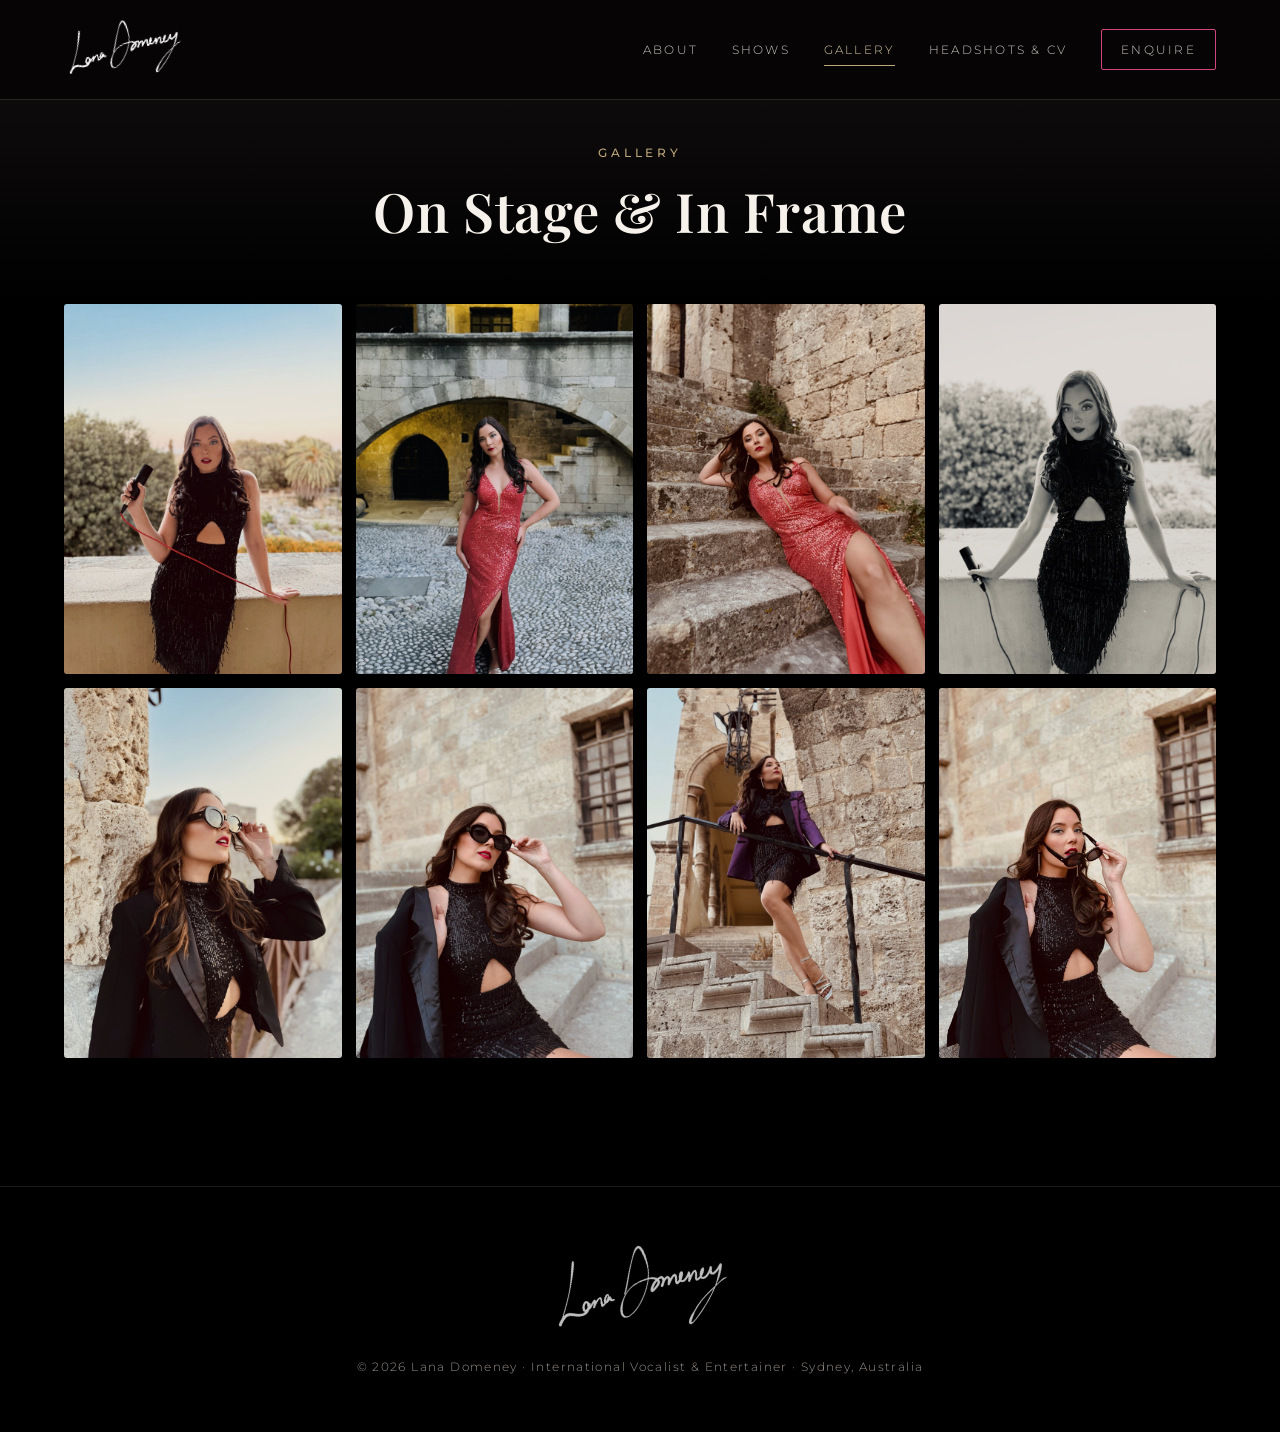
==== gallery.html @ 1f1f420a "Initial site" ====
<!DOCTYPE html>
<html lang="en">
<head>
  <meta charset="UTF-8" />
  <meta name="viewport" content="width=device-width, initial-scale=1.0" />
  <title>Gallery | Lana Domeney</title>
  <meta name="description" content="Photo gallery of vocalist and entertainer Lana Domeney, on stage and in frame." />
  <link rel="icon" type="image/png" href="assets/favicon.png" />
  <link rel="preconnect" href="https://fonts.googleapis.com" />
  <link rel="preconnect" href="https://fonts.gstatic.com" crossorigin />
  <link href="https://fonts.googleapis.com/css2?family=Playfair+Display:ital,wght@0,400;0,600;0,700;1,400&family=Montserrat:wght@300;400;500;600&display=swap" rel="stylesheet" />
  <link rel="stylesheet" href="assets/css/style.css" />
</head>
<body class="subpage">

  <!-- ===== NAV ===== -->
  <header class="nav nav--solid" id="nav">
    <a href="index.html" class="nav__brand" aria-label="Lana Domeney, home">
      <img src="assets/logo/lana-white.png" alt="Lana Domeney" />
    </a>
    <nav class="nav__links" aria-label="Primary">
      <a href="index.html#about">About</a>
      <a href="index.html#shows">Shows</a>
      <a href="gallery.html" class="is-current">Gallery</a>
      <a href="headshots.html">Headshots &amp; CV</a>
      <a href="index.html#contact" class="nav__cta">Enquire</a>
    </nav>
    <button class="nav__toggle" id="navToggle" aria-label="Open menu" aria-expanded="false">
      <span></span><span></span><span></span>
    </button>
  </header>

  <!-- ===== PAGE HEAD ===== -->
  <section class="pagehead">
    <p class="eyebrow">Gallery</p>
    <h1 class="section__title">On Stage &amp; In Frame</h1>
  </section>

  <!-- ===== GALLERY ===== -->
  <section class="gallery section section--top0" id="gallery">
    <div class="grid8" id="masonry">
      <button class="masonry__item" data-full="assets/img/promo-4.jpg"><img src="assets/img/promo-4.jpg" alt="Lana Domeney with microphone" loading="lazy" /></button>
      <button class="masonry__item" data-full="assets/img/outdoor-1.jpg"><img src="assets/img/outdoor-1.jpg" alt="Lana Domeney in red gown, archway" loading="lazy" /></button>
      <button class="masonry__item" data-full="assets/img/outdoor-3.jpg"><img src="assets/img/outdoor-3.jpg" alt="Lana Domeney on stone steps" loading="lazy" /></button>
      <button class="masonry__item" data-full="assets/img/promo-3.jpg"><img src="assets/img/promo-3.jpg" alt="Lana Domeney, black and white portrait" loading="lazy" /></button>
      <button class="masonry__item" data-full="assets/img/outdoor-6.jpg"><img src="assets/img/outdoor-6.jpg" alt="Lana Domeney editorial portrait" loading="lazy" /></button>
      <button class="masonry__item" data-full="assets/img/outdoor-5.jpg"><img src="assets/img/outdoor-5.jpg" alt="Lana Domeney in black sequins" loading="lazy" /></button>
      <button class="masonry__item" data-full="assets/img/outdoor-4.jpg"><img src="assets/img/outdoor-4.jpg" alt="Lana Domeney on stairs" loading="lazy" /></button>
      <button class="masonry__item" data-full="assets/img/headshot.jpg"><img src="assets/img/headshot.jpg" alt="Lana Domeney glamour portrait" loading="lazy" /></button>
    </div>
  </section>

  <!-- ===== FOOTER ===== -->
  <footer class="footer">
    <img class="footer__sig logo-tilt" src="assets/logo/lana-white.png" alt="Lana Domeney" />
    <p>&copy; <span id="year">2026</span> Lana Domeney · International Vocalist &amp; Entertainer · Sydney, Australia</p>
  </footer>

  <!-- ===== LIGHTBOX ===== -->
  <div class="lightbox" id="lightbox" aria-hidden="true">
    <button class="lightbox__close" id="lbClose" aria-label="Close">&times;</button>
    <button class="lightbox__nav lightbox__prev" id="lbPrev" aria-label="Previous">&#8249;</button>
    <img id="lbImg" src="" alt="" />
    <button class="lightbox__nav lightbox__next" id="lbNext" aria-label="Next">&#8250;</button>
  </div>

  <script src="assets/js/main.js"></script>
</body>
</html>
---- assets/css/style.css ----
/* ===================================================================
   Lana Domeney - International Vocalist & Entertainer
   Aesthetic: after-dark supper club / sultry jazz-lounge glamour
   =================================================================== */

:root{
  --black:#000000;
  --ink:#0a0a0a;
  --ink-2:#141012;
  --beige:#bca67a;
  --beige-soft:#d8c9a6;
  --pink:#fe5499;
  --pink-deep:#c54678;
  --white:#f6f1ea;
  --muted:#9a9088;
  --maxw:1180px;
  --ease:cubic-bezier(.19,1,.22,1);
  --serif:"Playfair Display",Georgia,serif;
  --sans:"Montserrat",-apple-system,BlinkMacSystemFont,"Segoe UI",sans-serif;
}

*,*::before,*::after{box-sizing:border-box;margin:0;padding:0}
html{scroll-behavior:smooth}
body{
  background:var(--black);
  color:var(--white);
  font-family:var(--sans);
  font-weight:300;
  line-height:1.7;
  -webkit-font-smoothing:antialiased;
  overflow-x:hidden;
}
img{max-width:100%;display:block}
a{color:inherit;text-decoration:none}
em{font-style:italic;color:var(--beige-soft)}

/* ---------- Shared type ---------- */
.eyebrow{
  font-family:var(--sans);
  font-weight:500;
  font-size:.72rem;
  letter-spacing:.34em;
  text-transform:uppercase;
  color:var(--beige);
  margin-bottom:1.1rem;
}
.eyebrow--light{color:var(--beige-soft)}
.section__title{
  font-family:var(--serif);
  font-weight:600;
  font-size:clamp(2rem,5vw,3.4rem);
  line-height:1.12;
  letter-spacing:.01em;
  color:var(--white);
  margin-bottom:1.4rem;
}
.section__lead{
  max-width:44ch;
  color:var(--muted);
  font-size:1.02rem;
}
.center{text-align:center}
.section__head.center .section__lead{margin:0 auto}

/* ---------- Layout ---------- */
.section{padding:clamp(4.5rem,10vw,8rem) clamp(1.25rem,5vw,4rem)}
.section__head{margin-bottom:clamp(2.5rem,5vw,4rem)}

/* ---------- Buttons ---------- */
.btn{
  display:inline-block;
  font-family:var(--sans);
  font-weight:500;
  font-size:.82rem;
  letter-spacing:.16em;
  text-transform:uppercase;
  padding:1rem 2.2rem;
  border-radius:2px;
  transition:transform .4s var(--ease),background .4s var(--ease),color .4s var(--ease),box-shadow .4s var(--ease);
  cursor:pointer;
  border:1px solid transparent;
}
.btn--pink{
  background:linear-gradient(120deg,var(--pink),var(--pink-deep));
  color:#fff;
  box-shadow:0 8px 30px -10px rgba(254,84,153,.6);
}
.btn--pink:hover{transform:translateY(-3px);box-shadow:0 14px 40px -10px rgba(254,84,153,.75)}
.btn--outline{
  border-color:var(--beige);
  color:var(--beige-soft);
  background:transparent;
}
.btn--outline:hover{background:var(--beige);color:var(--black);transform:translateY(-3px)}
.btn--lg{font-size:1rem;padding:1.15rem 2.6rem}

/* ---------- NAV ---------- */
.nav{
  position:fixed;top:0;left:0;right:0;z-index:50;
  display:flex;align-items:center;justify-content:space-between;
  padding:1.1rem clamp(1.25rem,5vw,4rem);
  transition:background .5s var(--ease),padding .5s var(--ease),box-shadow .5s var(--ease);
}
.nav.scrolled{
  background:rgba(6,4,5,.86);
  backdrop-filter:blur(14px);
  padding:.7rem clamp(1.25rem,5vw,4rem);
  box-shadow:0 1px 0 rgba(188,166,122,.16);
}
.nav__brand img{height:64px;width:auto;opacity:.98;transform:rotate(-15deg);transform-origin:center}
.nav--solid{background:rgba(6,4,5,.9);backdrop-filter:blur(14px);box-shadow:0 1px 0 rgba(188,166,122,.16)}
/* Signature logo tilt: flows 15deg counter-clockwise (brand rule) */
.logo-tilt{transform:rotate(-15deg);transform-origin:center}
.nav__links{display:flex;align-items:center;gap:2.1rem}
.nav__links a{
  font-size:.78rem;letter-spacing:.18em;text-transform:uppercase;
  color:var(--white);opacity:.82;transition:opacity .3s,color .3s;position:relative;
}
.nav__links a:not(.nav__cta):after{
  content:"";position:absolute;left:0;bottom:-6px;height:1px;width:0;background:var(--pink);transition:width .35s var(--ease);
}
.nav__links a:not(.nav__cta):hover{opacity:1;color:var(--beige-soft)}
.nav__links a:not(.nav__cta):hover:after{width:100%}
.nav__cta{
  border:1px solid var(--pink);color:var(--pink);
  padding:.55rem 1.2rem;border-radius:2px;opacity:1;
  transition:background .35s,color .35s;
}
.nav__cta:hover{background:var(--pink);color:#fff}
.nav__toggle{display:none;flex-direction:column;gap:5px;background:none;border:0;cursor:pointer;padding:6px}
.nav__toggle span{width:26px;height:2px;background:var(--white);transition:.35s var(--ease)}

/* ---------- HERO ---------- */
.hero{position:relative;min-height:100svh;display:flex;align-items:flex-end;justify-content:center;text-align:center;overflow:hidden}
.hero__media{
  position:absolute;inset:0;
  background:url("../img/promo-4.jpg") center 34%/cover no-repeat;
  transform:scale(1.06);
  animation:heroZoom 14s var(--ease) forwards;
}
@keyframes heroZoom{to{transform:scale(1)}}
.hero__scrim{
  position:absolute;inset:0;
  background:linear-gradient(180deg,
     rgba(0,0,0,.55) 0%,
     rgba(0,0,0,.12) 16%,
     rgba(0,0,0,0) 38%,
     rgba(0,0,0,.35) 68%,
     rgba(0,0,0,.9) 100%);
}
.hero__inner{position:relative;z-index:2;padding:6rem 1.5rem clamp(3rem,8vh,6rem);max-width:820px;text-shadow:0 2px 24px rgba(0,0,0,.55)}
.hero__logo{
  width:min(78vw,470px);margin:0 auto 1.6rem;
  filter:drop-shadow(0 6px 30px rgba(0,0,0,.6));
  /* Signature floats clear above the tagline (no overlap) */
  transform:translateY(1.5rem) rotate(-15deg);
  position:relative;z-index:1;
  opacity:.6;
}
.hero__tag{
  font-family:var(--serif);font-weight:400;font-style:italic;
  font-size:clamp(1.15rem,3.2vw,1.9rem);
  color:var(--beige-soft);letter-spacing:.02em;margin-bottom:.6rem;
  position:relative;z-index:2;
}
.hero__sub{color:var(--white);opacity:.8;font-size:clamp(.85rem,2vw,1rem);letter-spacing:.04em;margin-bottom:2.4rem}
/* Hero eyebrow: dark palette colour for legibility over the bright sky */
.hero__eyebrow{
  color:#000;
  text-shadow:none;
  margin-bottom:4.1rem;
}
.hero__scroll{
  position:absolute;bottom:1.7rem;left:50%;transform:translateX(-50%);
  z-index:2;font-size:1.4rem;color:var(--beige);opacity:.8;animation:bob 2.2s ease-in-out infinite;
}
@keyframes bob{0%,100%{transform:translate(-50%,0)}50%{transform:translate(-50%,8px)}}

/* ---------- ABOUT ---------- */
.about{background:linear-gradient(180deg,var(--black),var(--ink-2))}
.about__grid{
  max-width:var(--maxw);margin:0 auto;
  display:grid;grid-template-columns:.85fr 1.15fr;gap:clamp(2rem,5vw,4.5rem);align-items:center;
}
.about__photo{position:relative}
.about__photo img{
  width:100%;border-radius:3px;filter:grayscale(.15) contrast(1.02);
  box-shadow:0 30px 70px -30px rgba(0,0,0,.9);
}
.about__photo::after{
  content:"";position:absolute;inset:0;border:1px solid rgba(188,166,122,.4);
  border-radius:3px;transform:translate(16px,16px);z-index:-1;
}
.pullquote{
  font-family:var(--serif);font-style:italic;font-size:1.35rem;color:var(--beige-soft);
  border-left:2px solid var(--pink);padding:.2rem 0 .2rem 1.2rem;margin:0 0 1.6rem;
}
.pullquote cite{display:block;font-size:.8rem;font-style:normal;letter-spacing:.2em;text-transform:uppercase;color:var(--muted);margin-top:.6rem}
.about__text p{color:#cfc7bd;margin-bottom:1.1rem}
.about__facts{display:flex;flex-wrap:wrap;gap:2.4rem;margin-top:2rem;border-top:1px solid rgba(188,166,122,.22);padding-top:1.8rem}
.about__facts div{font-size:.74rem;letter-spacing:.14em;text-transform:uppercase;color:var(--muted)}
.about__facts span{display:block;font-family:var(--serif);font-size:1.5rem;font-style:normal;letter-spacing:0;text-transform:none;color:var(--beige);margin-bottom:.2rem}

/* ---------- SHOWS ---------- */
.shows{background:var(--ink-2)}
.cards{
  max-width:var(--maxw);margin:0 auto 3rem;
  display:grid;grid-template-columns:repeat(2,1fr);gap:1.4rem;
}
.card{
  position:relative;padding:2.4rem 2rem;border:1px solid rgba(188,166,122,.22);
  border-radius:3px;background:linear-gradient(160deg,rgba(255,255,255,.03),rgba(255,255,255,0));
  transition:transform .5s var(--ease),border-color .5s var(--ease),background .5s var(--ease);
  overflow:hidden;
}
.card::before{
  content:"";position:absolute;top:0;left:0;width:0;height:2px;
  background:linear-gradient(90deg,var(--pink),var(--pink-deep));transition:width .5s var(--ease);
}
.card:hover{transform:translateY(-6px);border-color:rgba(254,84,153,.45);background:linear-gradient(160deg,rgba(254,84,153,.06),rgba(255,255,255,0))}
.card:hover::before{width:100%}
.card h3{font-family:var(--serif);font-weight:600;font-size:1.45rem;color:var(--white);margin-bottom:.7rem}
.card p{color:var(--muted);font-size:.96rem}

/* ---------- SHOWREEL ---------- */
.reel{background:linear-gradient(180deg,var(--ink-2),var(--black))}
.reel__frame{
  max-width:960px;margin:0 auto;position:relative;padding-bottom:56.25%;height:0;
  border-radius:4px;overflow:hidden;
  box-shadow:0 30px 80px -30px rgba(254,84,153,.35),0 0 0 1px rgba(188,166,122,.25);
}
.reel__frame iframe{position:absolute;inset:0;width:100%;height:100%;border:0}

/* ---------- GALLERY ---------- */
.gallery{background:var(--black)}
.masonry{
  max-width:1300px;margin:0 auto;
  columns:3;column-gap:14px;
}
.masonry__item{
  display:block;width:100%;border:0;padding:0;margin:0 0 14px;background:none;cursor:pointer;
  border-radius:3px;overflow:hidden;position:relative;line-height:0;
}
.masonry__item img{width:100%;transition:transform .7s var(--ease),filter .5s var(--ease);filter:brightness(.92)}
.masonry__item::after{
  content:"View";position:absolute;inset:0;display:flex;align-items:center;justify-content:center;
  font-size:.72rem;letter-spacing:.26em;text-transform:uppercase;color:#fff;
  background:linear-gradient(0deg,rgba(197,70,120,.55),rgba(0,0,0,.15));
  opacity:0;transition:opacity .45s var(--ease);
}
.masonry__item:hover img{transform:scale(1.05);filter:brightness(1)}
.masonry__item:hover::after{opacity:1}

/* ---------- GALLERY GRID (uniform 4x2 / 2x4) ---------- */
.grid8{
  max-width:1280px;margin:0 auto;
  display:grid;grid-template-columns:repeat(4,1fr);gap:14px;
}
.grid8 .masonry__item{margin:0;aspect-ratio:3/4}
.grid8 .masonry__item img{width:100%;height:100%;object-fit:cover;object-position:center 18%}

/* ---------- CONTACT ---------- */
.contact{
  background:
    linear-gradient(rgba(0,0,0,.82),rgba(0,0,0,.9)),
    url("../img/outdoor-5.jpg") center 28%/cover fixed no-repeat;
  text-align:center;
}
.contact__inner{max-width:640px;margin:0 auto}
.contact .section__lead{margin:0 auto 2.2rem}
.socials{list-style:none;display:flex;gap:2rem;justify-content:center;margin-top:2.4rem;flex-wrap:wrap}
.socials a{
  font-size:.76rem;letter-spacing:.2em;text-transform:uppercase;color:var(--beige-soft);
  position:relative;transition:color .3s;
}
.socials a::after{content:"";position:absolute;left:0;bottom:-5px;height:1px;width:0;background:var(--pink);transition:width .35s var(--ease)}
.socials a:hover{color:#fff}
.socials a:hover::after{width:100%}

/* ---------- FOOTER ---------- */
.footer{text-align:center;padding:3.4rem 1.5rem;background:var(--black);border-top:1px solid rgba(188,166,122,.16)}
.footer__sig{width:180px;margin:0 auto 1.2rem;opacity:.75}
.footer p{font-size:.72rem;letter-spacing:.12em;color:var(--muted)}

/* ---------- LIGHTBOX ---------- */
.lightbox{
  position:fixed;inset:0;z-index:100;display:none;align-items:center;justify-content:center;
  background:rgba(0,0,0,.94);padding:4vh 4vw;
}
.lightbox.open{display:flex}
.lightbox img{max-width:88vw;max-height:88vh;border-radius:3px;box-shadow:0 20px 80px -20px rgba(0,0,0,.9)}
.lightbox__close{position:absolute;top:2rem;right:2.2rem;font-size:2.4rem;color:#fff;background:none;border:0;cursor:pointer;line-height:1;opacity:.8;transition:opacity .3s}
.lightbox__close:hover{opacity:1}
.lightbox__nav{
  position:absolute;top:50%;transform:translateY(-50%);font-size:3rem;color:#fff;background:none;border:0;cursor:pointer;
  opacity:.6;transition:opacity .3s;padding:1rem;
}
.lightbox__nav:hover{opacity:1}
.lightbox__prev{left:1rem}
.lightbox__next{right:1rem}

/* ---------- Reveal-on-scroll ---------- */
.reveal{opacity:0;transform:translateY(30px);transition:opacity .9s var(--ease),transform .9s var(--ease)}
.reveal.in{opacity:1;transform:none}

/* ---------- SUBPAGES ---------- */
.nav__links a.is-current{color:var(--beige-soft);opacity:1}
.nav__links a.is-current:after{width:100%;background:var(--beige)}
.pagehead{
  text-align:center;
  padding:clamp(8rem,16vh,11rem) 1.5rem clamp(2rem,5vw,3.5rem);
  background:linear-gradient(180deg,var(--ink-2),var(--black));
}
.pagehead .section__title{margin-bottom:.4rem}
.section--top0{padding-top:0}

/* ---------- CAROUSEL ---------- */
.carousel{position:relative;max-width:1100px;margin:0 auto}
.carousel__viewport{overflow:hidden;border-radius:4px}
.carousel__track{display:flex;transition:transform .7s var(--ease)}
.carousel__slide{
  flex:0 0 33.333%;padding:0 8px;margin:0;
}
.carousel__slide img{
  width:100%;height:clamp(360px,52vh,560px);object-fit:cover;object-position:center 22%;
  border-radius:4px;border:1px solid rgba(188,166,122,.22);
  box-shadow:0 24px 60px -34px rgba(0,0,0,.9);
}
.carousel__btn{
  position:absolute;top:50%;transform:translateY(-50%);z-index:3;
  width:52px;height:52px;border-radius:50%;border:1px solid rgba(188,166,122,.5);
  background:rgba(6,4,5,.72);backdrop-filter:blur(6px);color:var(--beige-soft);
  font-size:1.7rem;line-height:1;cursor:pointer;transition:background .3s,color .3s,transform .3s;
}
.carousel__btn:hover{background:var(--pink);color:#fff;border-color:var(--pink)}
.carousel__prev{left:-6px}
.carousel__next{right:-6px}
.carousel__dots{display:flex;justify-content:center;gap:.6rem;margin-top:1.6rem}
.carousel__dots button{
  width:9px;height:9px;border-radius:50%;border:0;padding:0;cursor:pointer;
  background:rgba(188,166,122,.35);transition:background .3s,transform .3s;
}
.carousel__dots button.active{background:var(--pink);transform:scale(1.25)}

/* ---------- CV ---------- */
.cv{background:linear-gradient(180deg,var(--black),var(--ink-2))}
.cv__wrap{max-width:820px;margin:0 auto;text-align:center}
.cv__doc{
  display:inline-block;position:relative;line-height:0;border-radius:4px;overflow:hidden;
  box-shadow:0 30px 80px -30px rgba(0,0,0,.9);border:1px solid rgba(188,166,122,.28);
  transition:transform .5s var(--ease);
}
.cv__doc img{width:100%;max-width:720px}
.cv__badge{
  position:absolute;left:50%;bottom:18px;transform:translateX(-50%);
  font-size:.7rem;letter-spacing:.24em;text-transform:uppercase;color:#fff;
  background:linear-gradient(120deg,var(--pink),var(--pink-deep));padding:.6rem 1.4rem;border-radius:2px;
  opacity:0;transition:opacity .4s var(--ease);
}
.cv__doc:hover{transform:translateY(-5px)}
.cv__doc:hover .cv__badge{opacity:1}
.cv__actions{display:flex;gap:1rem;justify-content:center;flex-wrap:wrap;margin-top:2rem}

/* ---------- RESPONSIVE ---------- */
@media(max-width:900px){
  .about__grid{grid-template-columns:1fr;gap:2.4rem}
  .about__photo{max-width:420px}
  .cards{grid-template-columns:1fr}
  .masonry{columns:2}
  .grid8{grid-template-columns:repeat(2,1fr)}
  .nav__links{
    position:fixed;top:0;right:0;height:100vh;width:min(78vw,320px);
    flex-direction:column;justify-content:center;gap:2.2rem;
    background:rgba(8,5,6,.97);backdrop-filter:blur(16px);
    transform:translateX(100%);transition:transform .5s var(--ease);
    box-shadow:-20px 0 60px -20px rgba(0,0,0,.8);
  }
  .nav__links.open{transform:translateX(0)}
  .nav__links a{font-size:1rem}
  .nav__brand img{height:52px}
  .carousel__slide{flex:0 0 50%}
  .nav__toggle{display:flex;z-index:60}
  .nav__toggle.open span:nth-child(1){transform:translateY(7px) rotate(45deg)}
  .nav__toggle.open span:nth-child(2){opacity:0}
  .nav__toggle.open span:nth-child(3){transform:translateY(-7px) rotate(-45deg)}
}
@media(max-width:560px){
  .masonry{columns:1}
  .contact{background-attachment:scroll}
  .about__facts{gap:1.6rem}
  .carousel__slide{flex:0 0 100%}
  .carousel__prev{left:4px}
  .carousel__next{right:4px}
}
@media(prefers-reduced-motion:reduce){
  *{animation:none!important;scroll-behavior:auto}
  .reveal{opacity:1;transform:none}
}
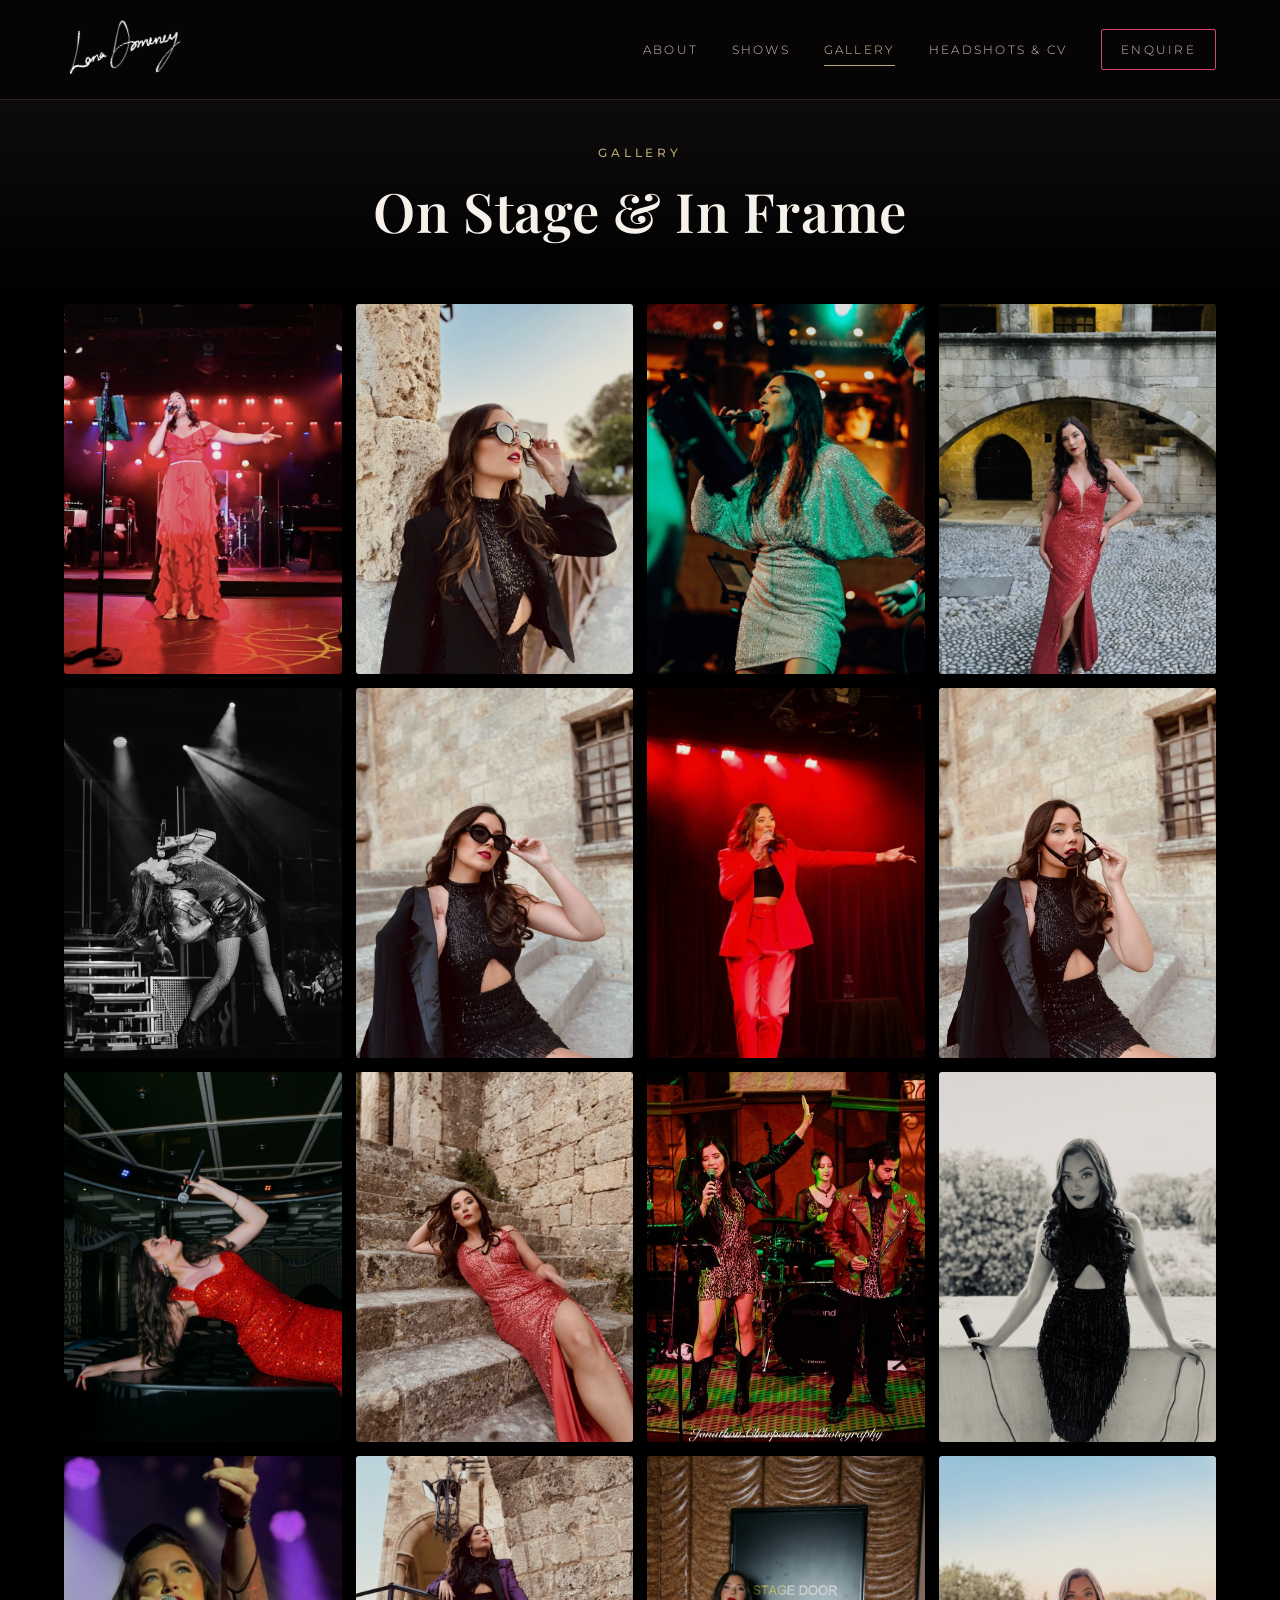
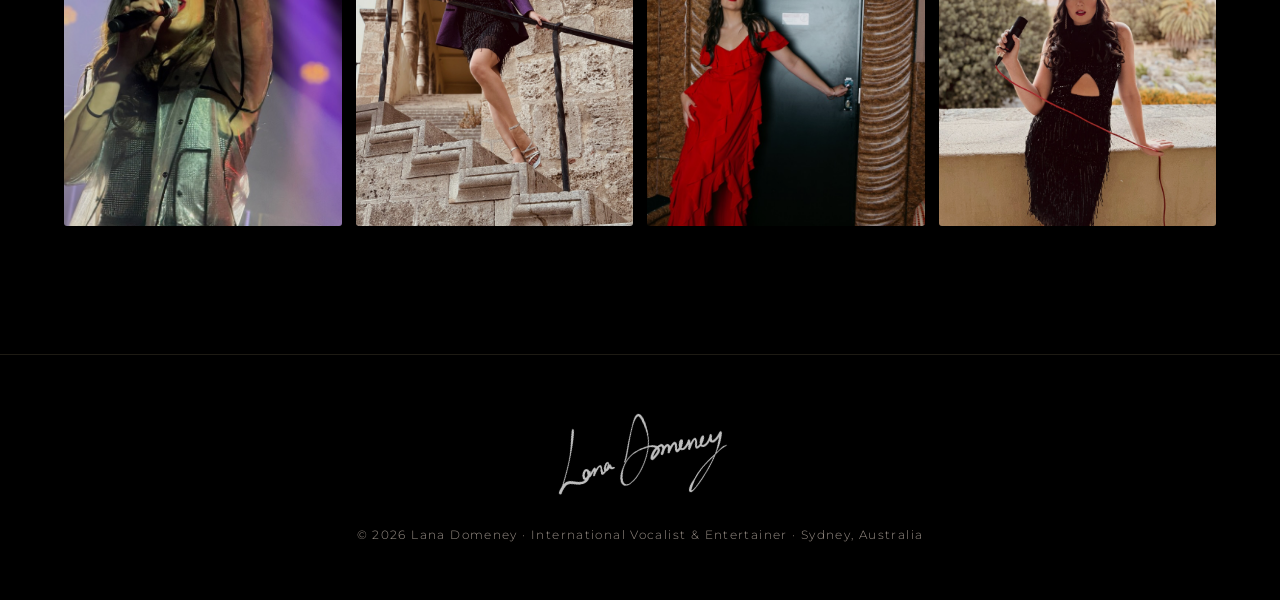
==== commit 436d4672: "Add 8 new performance & stage photos and shuffle gallery grid layout" ====
--- a/gallery.html
+++ b/gallery.html
@@ -39,14 +39,29 @@
   <!-- ===== GALLERY ===== -->
   <section class="gallery section section--top0" id="gallery">
     <div class="grid8" id="masonry">
+      <!-- Row 1 -->
+      <button class="masonry__item" data-full="assets/img/stage-3.png"><img src="assets/img/stage-3.png" alt="Lana Domeney performing live on stage with band" loading="lazy" /></button>
+      <button class="masonry__item" data-full="assets/img/outdoor-6.jpg"><img src="assets/img/outdoor-6.jpg" alt="Lana Domeney editorial portrait" loading="lazy" /></button>
+      <button class="masonry__item" data-full="assets/img/stage-1.jpg"><img src="assets/img/stage-1.jpg" alt="Lana Domeney performing live in silver sequin dress" loading="lazy" /></button>
+      <button class="masonry__item" data-full="assets/img/outdoor-1.jpg"><img src="assets/img/outdoor-1.jpg" alt="Lana Domeney in red gown, archway" loading="lazy" /></button>
+
+      <!-- Row 2 -->
+      <button class="masonry__item" data-full="assets/img/stage-6.jpg"><img src="assets/img/stage-6.jpg" alt="Lana Domeney performing live stage back-bend" loading="lazy" /></button>
+      <button class="masonry__item" data-full="assets/img/outdoor-5.jpg"><img src="assets/img/outdoor-5.jpg" alt="Lana Domeney in black sequins" loading="lazy" /></button>
+      <button class="masonry__item" data-full="assets/img/stage-2.jpg"><img src="assets/img/stage-2.jpg" alt="Lana Domeney performing live in red suit" loading="lazy" /></button>
+      <button class="masonry__item" data-full="assets/img/headshot.jpg"><img src="assets/img/headshot.jpg" alt="Lana Domeney glamour portrait" loading="lazy" /></button>
+
+      <!-- Row 3 -->
+      <button class="masonry__item" data-full="assets/img/stage-8.jpg"><img src="assets/img/stage-8.jpg" alt="Lana Domeney in red sequin gown at the piano" loading="lazy" /></button>
+      <button class="masonry__item" data-full="assets/img/outdoor-3.jpg"><img src="assets/img/outdoor-3.jpg" alt="Lana Domeney on stone steps" loading="lazy" /></button>
+      <button class="masonry__item" data-full="assets/img/stage-5.jpg"><img src="assets/img/stage-5.jpg" alt="Lana Domeney performing live with band in leopard print" loading="lazy" /></button>
+      <button class="masonry__item" data-full="assets/img/promo-3.jpg"><img src="assets/img/promo-3.jpg" alt="Lana Domeney, black and white portrait" loading="lazy" /></button>
+
+      <!-- Row 4 -->
+      <button class="masonry__item" data-full="assets/img/stage-7.jpg"><img src="assets/img/stage-7.jpg" alt="Lana Domeney singing under purple stage spotlights" loading="lazy" /></button>
+      <button class="masonry__item" data-full="assets/img/outdoor-4.jpg"><img src="assets/img/outdoor-4.jpg" alt="Lana Domeney on stairs" loading="lazy" /></button>
+      <button class="masonry__item" data-full="assets/img/stage-4.jpg"><img src="assets/img/stage-4.jpg" alt="Lana Domeney at the Stage Door" loading="lazy" /></button>
       <button class="masonry__item" data-full="assets/img/promo-4.jpg"><img src="assets/img/promo-4.jpg" alt="Lana Domeney with microphone" loading="lazy" /></button>
-      <button class="masonry__item" data-full="assets/img/outdoor-1.jpg"><img src="assets/img/outdoor-1.jpg" alt="Lana Domeney in red gown, archway" loading="lazy" /></button>
-      <button class="masonry__item" data-full="assets/img/outdoor-3.jpg"><img src="assets/img/outdoor-3.jpg" alt="Lana Domeney on stone steps" loading="lazy" /></button>
-      <button class="masonry__item" data-full="assets/img/promo-3.jpg"><img src="assets/img/promo-3.jpg" alt="Lana Domeney, black and white portrait" loading="lazy" /></button>
-      <button class="masonry__item" data-full="assets/img/outdoor-6.jpg"><img src="assets/img/outdoor-6.jpg" alt="Lana Domeney editorial portrait" loading="lazy" /></button>
-      <button class="masonry__item" data-full="assets/img/outdoor-5.jpg"><img src="assets/img/outdoor-5.jpg" alt="Lana Domeney in black sequins" loading="lazy" /></button>
-      <button class="masonry__item" data-full="assets/img/outdoor-4.jpg"><img src="assets/img/outdoor-4.jpg" alt="Lana Domeney on stairs" loading="lazy" /></button>
-      <button class="masonry__item" data-full="assets/img/headshot.jpg"><img src="assets/img/headshot.jpg" alt="Lana Domeney glamour portrait" loading="lazy" /></button>
     </div>
   </section>
 
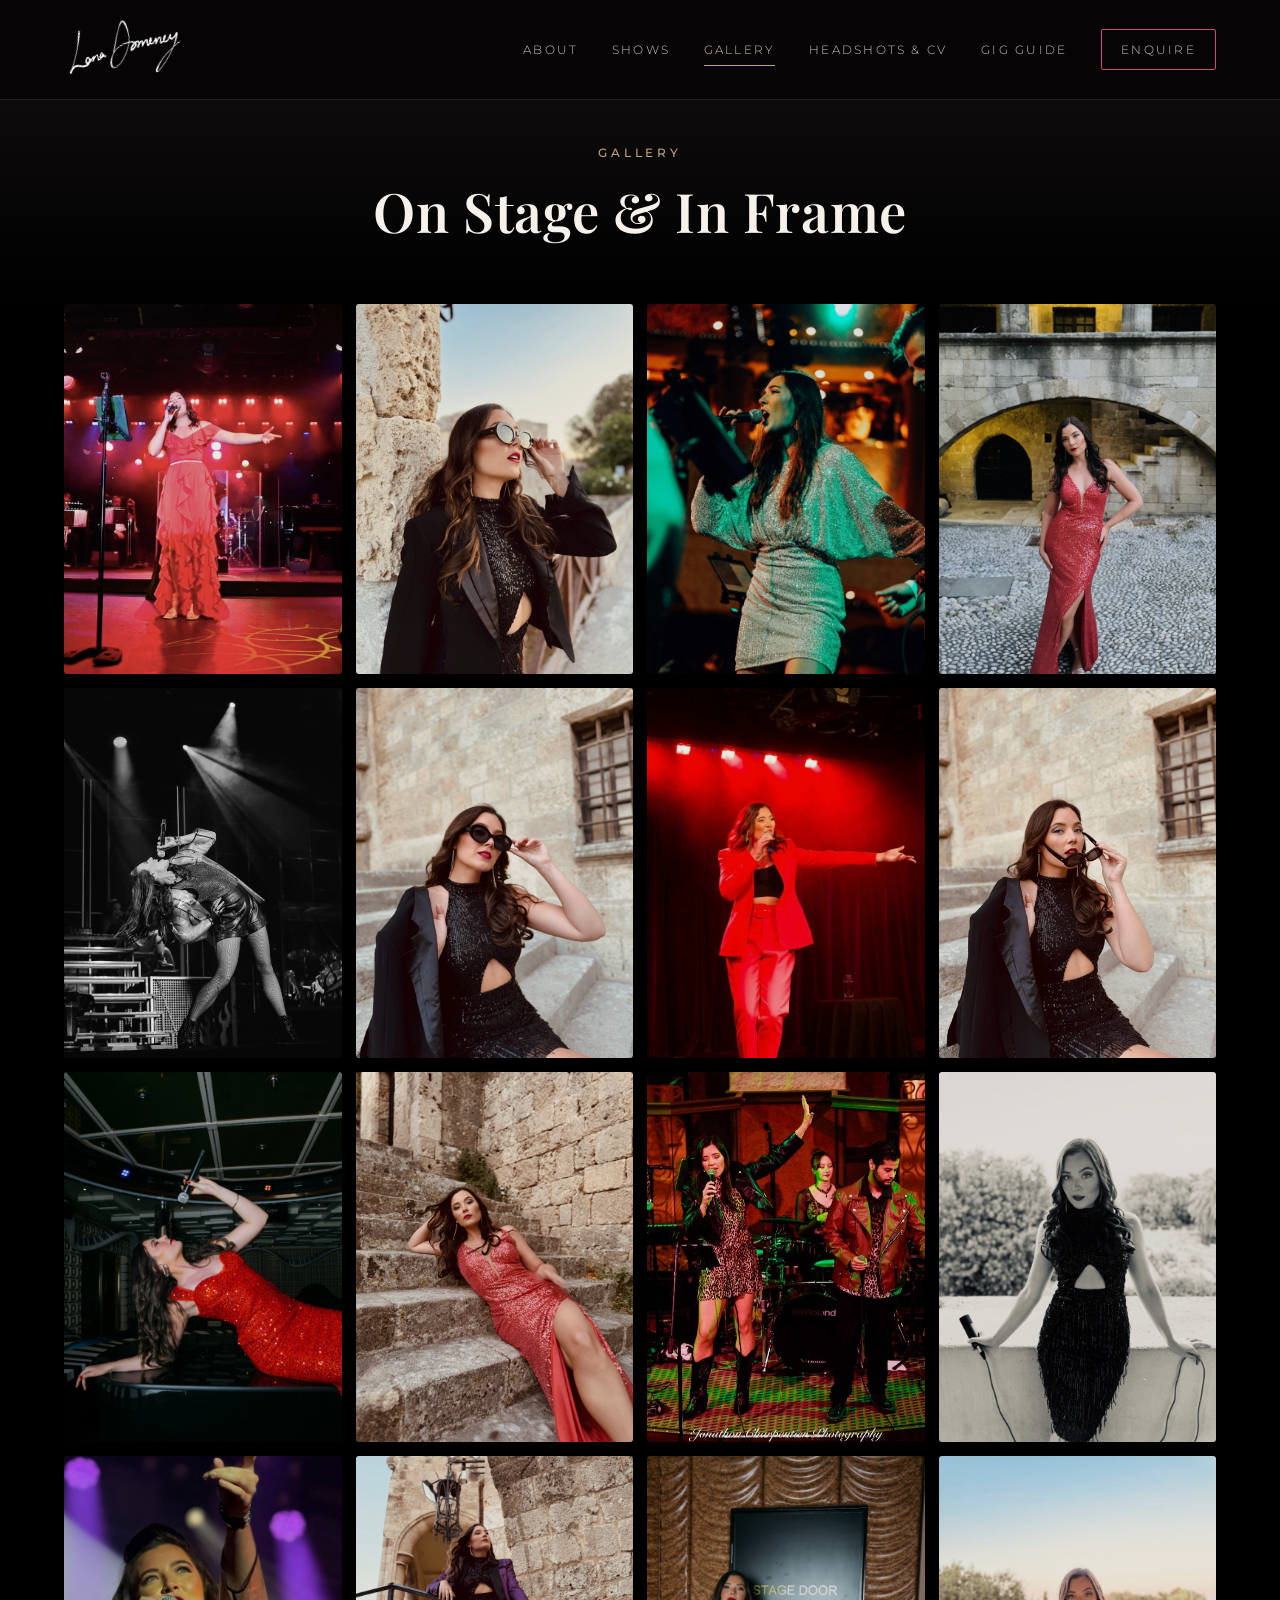
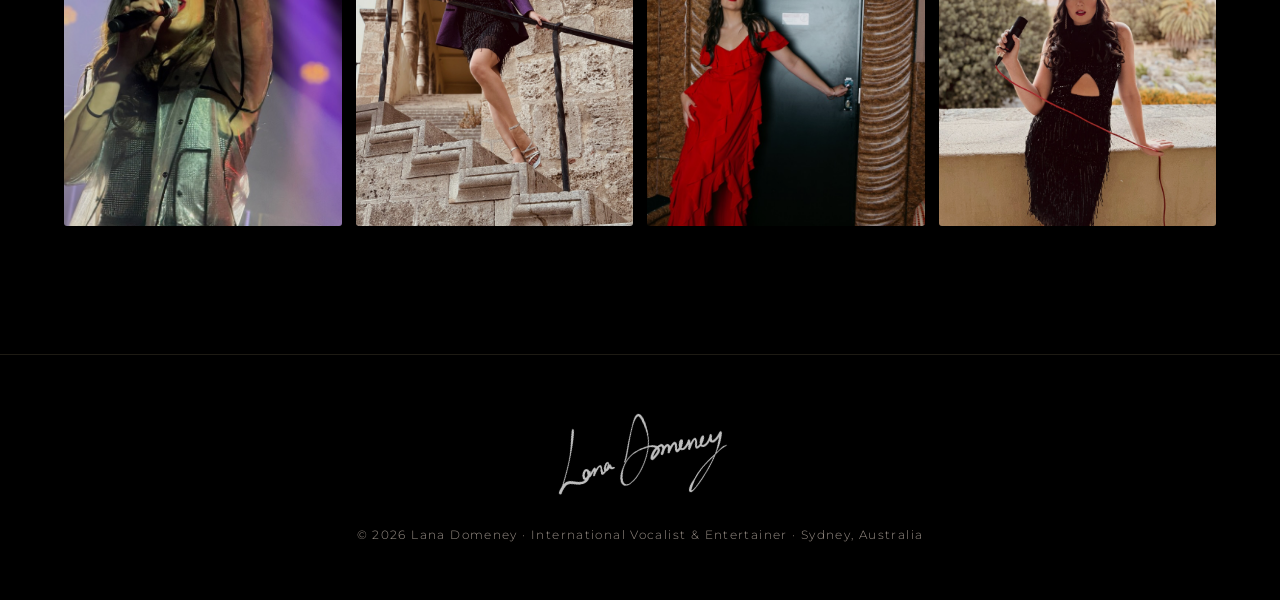
==== commit b41d4950: "Add new Gig Guide page with August poster and Sydney Showboats residency" ====
--- a/gallery.html
+++ b/gallery.html
@@ -23,6 +23,7 @@
       <a href="index.html#shows">Shows</a>
       <a href="gallery.html" class="is-current">Gallery</a>
       <a href="headshots.html">Headshots &amp; CV</a>
+      <a href="gig-guide.html">Gig Guide</a>
       <a href="index.html#contact" class="nav__cta">Enquire</a>
     </nav>
     <button class="nav__toggle" id="navToggle" aria-label="Open menu" aria-expanded="false">
--- a/assets/css/style.css
+++ b/assets/css/style.css
@@ -392,6 +392,43 @@
   .carousel__prev{left:4px}
   .carousel__next{right:4px}
 }
+/* ---------- GIG GUIDE ---------- */
+.gig-poster__wrap{
+  max-width:580px;margin:0 auto 2.5rem;
+  border-radius:6px;overflow:hidden;
+  border:1px solid rgba(188,166,122,.3);
+  box-shadow:0 30px 80px -30px rgba(254,84,153,.35),0 0 0 1px rgba(188,166,122,.25);
+  background:var(--ink-2);
+}
+.gig-poster__wrap img{width:100%;height:auto;display:block}
+
+.grid3{
+  max-width:1100px;margin:0 auto 2.5rem;
+  display:grid;grid-template-columns:repeat(3,1fr);gap:16px;
+}
+.grid3 .masonry__item{margin:0;aspect-ratio:3/4}
+.grid3 .masonry__item img{width:100%;height:100%;object-fit:cover;object-position:center 20%}
+
+.residency__blurb{
+  max-width:780px;margin:0 auto 2rem;
+  text-align:center;font-size:1.1rem;line-height:1.75;
+  color:var(--text-muted);
+  background:rgba(255,255,255,.03);
+  border:1px solid rgba(188,166,122,.25);
+  border-radius:8px;padding:2rem 2.2rem;
+}
+.residency__blurb a{
+  color:var(--pink);text-decoration:underline;font-weight:600;transition:color .3s;
+}
+.residency__blurb a:hover{color:var(--beige-soft)}
+
+@media(max-width:860px){
+  .grid3{grid-template-columns:repeat(2,1fr)}
+}
+@media(max-width:560px){
+  .grid3{grid-template-columns:1fr}
+  .residency__blurb{padding:1.4rem 1.4rem;font-size:1rem}
+}
 @media(prefers-reduced-motion:reduce){
   *{animation:none!important;scroll-behavior:auto}
   .reveal{opacity:1;transform:none}
